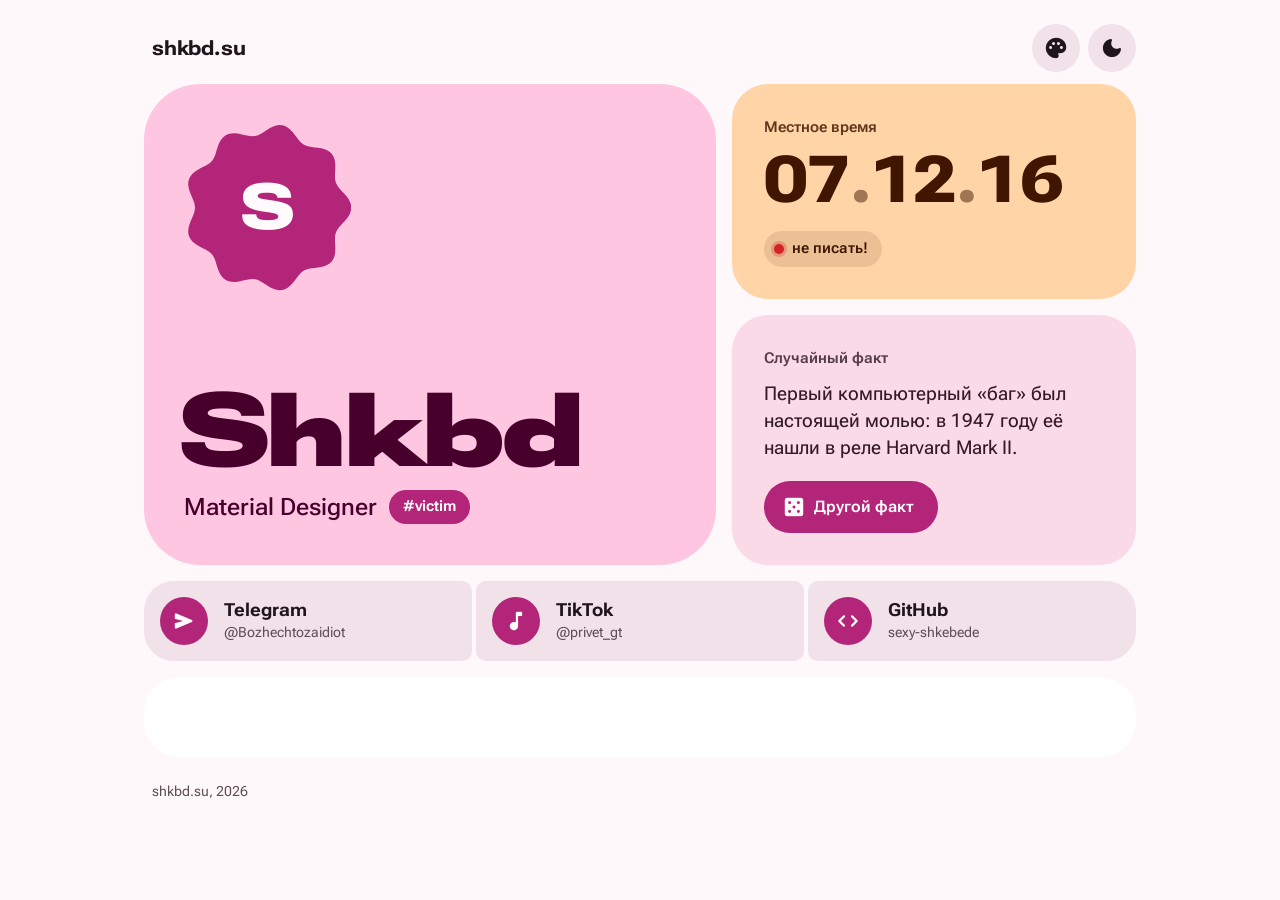
==== index.html @ ad413f17 "Add files via upload" ====
<!doctype html>
<html lang="ru">
<head>
<meta charset="utf-8">
<meta name="viewport" content="width=device-width, initial-scale=1, viewport-fit=cover">
<title>shkebede bio</title>
<meta name="description" content="Shkbd #victim, Material Designer. Telegram, TikTok, GitHub.">
<meta property="og:title" content="Shkbd #victim">
<meta property="og:description" content="Material Designer">
<meta property="og:image" content="https://shkbd.su/avatarka.jpg">
<link rel="icon" href="https://shkbd.su/avatarka.jpg">
<link rel="preconnect" href="https://fonts.googleapis.com">
<link rel="preconnect" href="https://fonts.gstatic.com" crossorigin>
<link rel="stylesheet" href="https://fonts.googleapis.com/css2?family=Roboto+Flex:opsz,wdth,wght@8..144,25..151,100..1000&display=swap">
<link rel="stylesheet" href="https://fonts.googleapis.com/css2?family=Material+Symbols+Rounded:opsz,wght,FILL,GRAD@20..48,100..700,0..1,-50..200&icon_names=casino,check,code,dark_mode,light_mode,music_note,palette,send&display=block">
<script>
  // ранняя установка темы/палитры, чтобы не мигало
  try{var d=document.documentElement,h=localStorage.getItem('shkbd:hue'),t=localStorage.getItem('shkbd:theme');if(h)d.style.setProperty('--h',h);if(t)d.dataset.theme=t;}catch(e){}
  document.documentElement.classList.add('pre');
</script>
<style>
@property --h { syntax: '<number>'; inherits: true; initial-value: 350; }

:root {
  color-scheme: light dark;
  --h: 350;

  /* Цвет блока комментариев — как на старом сайте (светлая / тёмная тема) */
  --comments-bg: light-dark(#FFFFFF, #15202B);

  /* Динамическая схема M3 из одного оттенка --h (OKLCH) */
  --primary:                light-dark(oklch(52% .19 var(--h)),  oklch(82% .12 var(--h)));
  --on-primary:             light-dark(oklch(99% .008 var(--h)), oklch(27% .10 var(--h)));
  --primary-container:      light-dark(oklch(89% .08 var(--h)),  oklch(35% .12 var(--h)));
  --on-primary-container:   light-dark(oklch(26% .11 var(--h)),  oklch(93% .055 var(--h)));
  --secondary-container:    light-dark(oklch(92% .04 var(--h)),  oklch(30% .04 var(--h)));
  --on-secondary-container: light-dark(oklch(26% .045 var(--h)), oklch(92% .03 var(--h)));
  --tertiary-container:     light-dark(oklch(90% .08 calc(var(--h) + 75)), oklch(35% .09 calc(var(--h) + 75)));
  --on-tertiary-container:  light-dark(oklch(26% .09 calc(var(--h) + 75)), oklch(93% .05 calc(var(--h) + 75)));
  --surface:                light-dark(oklch(98.5% .007 var(--h)), oklch(15% .012 var(--h)));
  --surface-3:              light-dark(oklch(92.5% .02 var(--h)),  oklch(25% .018 var(--h)));
  --on-surface:             light-dark(oklch(21% .02 var(--h)),    oklch(93% .01 var(--h)));
  --on-surface-variant:     light-dark(oklch(44% .025 var(--h)),   oklch(77% .02 var(--h)));
  --error:                  light-dark(oklch(56% .21 27),          oklch(74% .16 27));

  --emph: cubic-bezier(.2, 0, 0, 1);
  --spring: cubic-bezier(.34, 1.5, .5, 1);
  --spring-soft: cubic-bezier(.3, 1.15, .5, 1);
}
@supports (transition-timing-function: linear(0, 1)) {
  :root {
    --spring: linear(0, 0.009, 0.035 2.1%, 0.141 4.4%, 0.723 12.9%, 0.938 16.7%, 1.017 19.4%, 1.077 22.4%, 1.121 25.4%, 1.149 28.6%, 1.159 31.5%, 1.155 34.5%, 1.129 38.3%, 1.051 45.6%, 1.017 49.3%, 0.991 53.9%, 0.977 58.3%, 0.974 62.7%, 0.997 77.9%, 1.003 87.1%, 1);
    --spring-soft: linear(0, 0.006, 0.025 2.8%, 0.101 6.1%, 0.539 18.9%, 0.721 25.3%, 0.849 31.5%, 0.937 38.1%, 0.968 41.8%, 0.991 45.7%, 1.006 50.1%, 1.015 55%, 1.017 63.9%, 1.001 85.9%, 1);
  }
}
:root[data-theme="light"] { color-scheme: light; }
:root[data-theme="dark"]  { color-scheme: dark; }
:root.ready { transition: --h .9s var(--emph); }

*, *::before, *::after { box-sizing: border-box; }
* { margin: 0; }
html { height: 100%; -webkit-text-size-adjust: 100%; background: var(--surface); }
body {
  min-height: 100%;
  background: var(--surface);
  color: var(--on-surface);
  font: 400 16px/1.5 'Roboto Flex', system-ui, -apple-system, 'Segoe UI', Roboto, 'Helvetica Neue', Arial, sans-serif;
  -webkit-font-smoothing: antialiased;
  padding: env(safe-area-inset-top, 0px) env(safe-area-inset-right, 0px) env(safe-area-inset-bottom, 0px) env(safe-area-inset-left, 0px);
}
button, input, textarea { font: inherit; color: inherit; }
button { cursor: pointer; -webkit-tap-highlight-color: transparent; }
a { color: inherit; -webkit-tap-highlight-color: transparent; }
:focus-visible { outline: 3px solid var(--primary); outline-offset: 3px; }

.ms {
  font-family: 'Material Symbols Rounded';
  font-weight: normal; font-style: normal; font-size: 24px; line-height: 1;
  letter-spacing: normal; text-transform: none; white-space: nowrap; direction: ltr;
  display: inline-block; width: 1em; overflow: hidden; user-select: none;
  font-feature-settings: 'liga'; -webkit-font-smoothing: antialiased;
  font-variation-settings: 'FILL' 1, 'wght' 500, 'GRAD' 0, 'opsz' 24;
}

.wrap { max-width: 1040px; margin: 0 auto; padding: 12px 16px 32px; }

/* ---------- top bar ---------- */
.bar { display: flex; align-items: center; justify-content: space-between; padding: 4px 0 12px 8px; position: relative; z-index: 5; }
.wordmark { font-size: 20px; letter-spacing: -.01em; text-decoration: none; font-variation-settings: 'wdth' 130, 'wght' 760, 'opsz' 20; }
.bar-actions { display: flex; gap: 8px; position: relative; }
.icon-btn {
  width: 48px; height: 48px; border: 0; border-radius: 24px;
  background: var(--surface-3); display: grid; place-items: center;
  transition: border-radius .45s var(--spring), background-color .2s;
}
.icon-btn:hover { background: var(--primary-container); color: var(--on-primary-container); }
.icon-btn:active, .icon-btn[aria-expanded="true"] { border-radius: 14px; }

.palette {
  position: absolute; top: calc(100% + 10px); right: 0;
  display: flex; gap: 10px; padding: 10px; border-radius: 32px;
  background: var(--surface-3);
  box-shadow: 0 10px 30px -12px oklch(0% 0 0 / .45);
  transform-origin: top right; transform: scale(.6); opacity: 0; visibility: hidden;
  transition: transform .5s var(--spring), opacity .2s, visibility 0s .5s;
}
.palette.open { transform: none; opacity: 1; visibility: visible; transition: transform .5s var(--spring), opacity .15s, visibility 0s; }
.sw {
  width: 40px; height: 40px; border: 0; border-radius: 20px;
  background: oklch(64% .18 var(--sh)); color: #fff;
  display: grid; place-items: center;
  transition: border-radius .5s var(--spring), transform .5s var(--spring);
}
.sw .ms { font-size: 20px; opacity: 0; transform: scale(.4); transition: opacity .2s, transform .4s var(--spring); }
.sw[aria-checked="true"] { border-radius: 12px; }
.sw[aria-checked="true"] .ms { opacity: 1; transform: none; }
.sw:active { transform: scale(.86); }

/* ---------- grid ---------- */
.grid { display: grid; gap: 12px; }
.card { padding: 24px; position: relative; overflow: hidden; }

/* ---------- hero ---------- */
.hero {
  background: var(--primary-container); color: var(--on-primary-container);
  border-radius: 48px; display: flex; flex-direction: column; justify-content: space-between; gap: 28px;
  container-type: inline-size;
}
.avatar { border: 0; padding: 0; background: none; width: clamp(112px, 34cqi, 184px); aspect-ratio: 1; border-radius: 50%; }
.avatar-shape {
  position: relative; display: block; width: 100%; height: 100%;
  background: var(--primary);
  -webkit-clip-path: url(#avatarClip); clip-path: url(#avatarClip);
  animation: spin 60s linear infinite;
}
.avatar img, .avatar-fallback { display: block; width: 100%; height: 100%; object-fit: cover; animation: spin 60s linear infinite reverse; }
.avatar-fallback { display: none; position: absolute; inset: 0; place-items: center; color: var(--on-primary); font-size: 64px; font-variation-settings: 'wdth' 151, 'wght' 900; }
.noimg img { display: none; }
.noimg .avatar-fallback { display: grid; }
@keyframes spin { to { transform: rotate(1turn); } }

.name {
  font-size: clamp(56px, 21cqi, 152px); line-height: .84; letter-spacing: -.025em; margin-left: -.04em;
  font-weight: 900; font-variation-settings: 'wdth' 151, 'wght' 900, 'opsz' 144;
  transition: font-variation-settings 1.2s var(--spring-soft), letter-spacing 1.2s var(--spring-soft);
}
.pre .name { font-variation-settings: 'wdth' 30, 'wght' 200, 'opsz' 144; letter-spacing: .02em; }
.role {
  display: flex; flex-wrap: wrap; align-items: center; gap: 8px 12px; margin-top: 14px;
  font-size: clamp(18px, 5.4cqi, 24px); font-variation-settings: 'wdth' 110, 'wght' 520;
}
.tag { font-size: 15px; font-variation-settings: 'wdth' 100, 'wght' 650; background: var(--primary); color: var(--on-primary); padding: 5px 14px 6px; border-radius: 999px; }

/* ---------- clock ---------- */
.clock { background: var(--tertiary-container); color: var(--on-tertiary-container); border-radius: 36px; container-type: inline-size; }
.label { font-size: 15px; font-weight: 600; font-variation-settings: 'wdth' 105, 'wght' 620; opacity: .82; margin-bottom: 6px; }
.digits {
  display: flex; align-items: baseline; overflow: hidden; padding: .04em 0;
  font-size: clamp(40px, 19cqi, 80px); line-height: 1.05; letter-spacing: -.02em;
  font-variant-numeric: tabular-nums; font-weight: 760; font-variation-settings: 'wdth' 120, 'wght' 760, 'opsz' 96;
}
.d { display: inline-block; }
.d.roll { animation: roll .55s var(--spring); }
.sep { opacity: .5; margin: 0 .02em; }
@keyframes roll { from { transform: translateY(-55%); opacity: 0; } to { transform: none; opacity: 1; } }
.status {
  display: inline-flex; align-items: center; gap: 8px; margin-top: 14px; padding: 6px 14px 7px 10px;
  border-radius: 999px; background: color-mix(in oklab, currentColor 10%, transparent);
  font-size: 15px; font-variation-settings: 'wght' 600;
}
.dot { width: 10px; height: 10px; border-radius: 50%; background: var(--error); box-shadow: 0 0 0 3px color-mix(in oklab, var(--error) 25%, transparent); }

/* ---------- fact ---------- */
.fact { background: var(--secondary-container); color: var(--on-secondary-container); border-radius: 36px; display: flex; flex-direction: column; gap: 6px; }
.fact-text {
  font-size: 19px; line-height: 1.42; max-width: 46ch; min-height: 4.3em; margin-bottom: 12px;
  font-variation-settings: 'wdth' 100, 'wght' 450, 'opsz' 19;
  transition: opacity .25s var(--emph), transform .45s var(--spring-soft), filter .25s;
}
.fact-text.out { opacity: 0; transform: translateY(8px); filter: blur(4px); }
.btn-filled {
  align-self: flex-start; display: inline-flex; align-items: center; gap: 8px;
  height: 52px; padding: 0 24px 0 18px; border: 0; border-radius: 26px;
  background: var(--primary); color: var(--on-primary);
  font-size: 16px; font-variation-settings: 'wdth' 105, 'wght' 620;
  transition: border-radius .45s var(--spring), transform .45s var(--spring);
}
.btn-filled:active { border-radius: 14px; }
.btn-icon { position: relative; width: 24px; height: 24px; display: grid; place-items: center; }
.btn-icon .ms { transition: opacity .15s, transform .3s var(--spring); }
.loader { position: absolute; inset: 2px; width: 20px; height: 20px; fill: currentColor; opacity: 0; transition: opacity .15s; }
.loading .btn-icon .ms { opacity: 0; transform: scale(.3) rotate(-90deg); }
.loading .loader { opacity: 1; animation: spin .9s linear infinite; }

/* ---------- links: connected button group ---------- */
.links { display: flex; flex-direction: column; gap: 4px; }
.lbtn {
  display: flex; align-items: center; gap: 16px; min-width: 0;
  padding: 16px 20px 16px 16px; border-radius: 10px;
  background: var(--surface-3); text-decoration: none;
  transition: border-radius .5s var(--spring), flex-grow .5s var(--spring), background-color .2s;
}
.lbtn:first-child { border-radius: 30px 30px 10px 10px; }
.lbtn:last-child  { border-radius: 10px 10px 30px 30px; }
.lbtn:hover { background: color-mix(in oklab, var(--primary-container) 70%, var(--surface-3)); }
.lbtn:active { border-radius: 30px; }
.lbtn-ic {
  flex: none; width: 48px; height: 48px; border-radius: 24px;
  display: grid; place-items: center; background: var(--primary); color: var(--on-primary);
  transition: border-radius .5s var(--spring);
}
.lbtn:hover .lbtn-ic { border-radius: 15px; }
.lbtn-tx { display: flex; flex-direction: column; min-width: 0; }
.lbtn-tx b { font-size: 18px; line-height: 1.25; font-weight: 700; font-variation-settings: 'wdth' 115, 'wght' 700; }
.lbtn-tx small { font-size: 14px; color: var(--on-surface-variant); overflow: hidden; text-overflow: ellipsis; white-space: nowrap; }

/* ---------- comments (Comments.app, цвет как на старом сайте) ---------- */
.comments { background: var(--comments-bg); border-radius: 36px; padding: 12px; min-height: 80px; transition: background-color .3s ease; }

.foot { padding: 24px 8px 0; font-size: 14px; color: var(--on-surface-variant); }

/* ---------- desktop ---------- */
@media (min-width: 760px) {
  .wrap { padding: 20px 24px 48px; }
  .grid { grid-template-columns: repeat(12, minmax(0, 1fr)); gap: 16px; }
  .card { padding: 32px; }
  .hero { grid-column: 1 / 8; grid-row: 1 / 3; border-radius: 56px; padding: 40px; min-height: 420px; }
  .clock, .fact { grid-column: 8 / 13; }
  .links, .comments { grid-column: 1 / -1; }
  .links { flex-direction: row; }
  .lbtn { flex: 1 1 0; }
  .lbtn:first-child { border-radius: 30px 10px 10px 30px; }
  .lbtn:last-child  { border-radius: 10px 30px 30px 10px; }
  .lbtn:active { flex-grow: 1.3; border-radius: 30px; }
  .comments { padding: 16px; }
}

::view-transition-old(root), ::view-transition-new(root) { animation: none; mix-blend-mode: normal; }

@media (prefers-reduced-motion: reduce) {
  *, *::before, *::after { animation: none !important; transition-duration: .01ms !important; }
}
</style>
</head>
<body>
<svg width="0" height="0" style="position:absolute" aria-hidden="true" focusable="false">
  <defs>
    <clipPath id="avatarClip" clipPathUnits="objectBoundingBox">
      <path id="avatarClipPath" d="M1 .5A.5 .5 0 1 1 0 .5A.5 .5 0 1 1 1 .5Z"/>
    </clipPath>
  </defs>
</svg>

<div class="wrap">
  <header class="bar">
    <a class="wordmark" href="/">shkbd.su</a>
    <div class="bar-actions">
      <button class="icon-btn" id="paletteBtn" type="button" aria-label="Сменить палитру" aria-expanded="false" aria-controls="palette"><span class="ms">palette</span></button>
      <button class="icon-btn" id="themeBtn" type="button" aria-label="Сменить тему"><span class="ms" id="themeIcon">dark_mode</span></button>
      <div class="palette" id="palette" role="radiogroup" aria-label="Палитра"></div>
    </div>
  </header>

  <main class="grid">
    <section class="card hero">
      <button class="avatar" id="avatarBtn" type="button" aria-label="Сменить форму аватарки">
        <span class="avatar-shape">
          <img src="https://shkbd.su/avatarka.jpg" alt="Аватарка Shkbd" width="184" height="184" onerror="this.parentNode.classList.add('noimg')">
          <span class="avatar-fallback" aria-hidden="true">S</span>
        </span>
      </button>
      <div>
        <h1 class="name">Shkbd</h1>
        <p class="role"><span>Material Designer</span><span class="tag">#victim</span></p>
      </div>
    </section>

    <section class="card clock">
      <h2 class="label">Местное время</h2>
      <div class="digits" role="timer"><span class="d">0</span><span class="d">0</span><span class="sep">.</span><span class="d">0</span><span class="d">0</span><span class="sep">.</span><span class="d">0</span><span class="d">0</span></div>
      <p class="status"><span class="dot" aria-hidden="true"></span>не писать!</p>
    </section>

    <section class="card fact">
      <h2 class="label">Случайный факт</h2>
      <p class="fact-text" id="factText" aria-live="polite"></p>
      <button class="btn-filled" id="factBtn" type="button">
        <span class="btn-icon"><span class="ms">casino</span><svg class="loader" viewBox="0 0 1 1" aria-hidden="true"><path id="loaderPath"/></svg></span>
        Другой факт
      </button>
    </section>

    <nav class="links" aria-label="Ссылки">
      <a class="lbtn" href="https://t.me/Bozhechtozaidiot" target="_blank" rel="noopener">
        <span class="lbtn-ic"><span class="ms">send</span></span>
        <span class="lbtn-tx"><b>Telegram</b><small>@Bozhechtozaidiot</small></span>
      </a>
      <a class="lbtn" href="https://www.tiktok.com/@privet_gt" target="_blank" rel="noopener">
        <span class="lbtn-ic"><span class="ms">music_note</span></span>
        <span class="lbtn-tx"><b>TikTok</b><small>@privet_gt</small></span>
      </a>
      <a class="lbtn" href="https://github.com/sexy-shkebede" target="_blank" rel="noopener">
        <span class="lbtn-ic"><span class="ms">code</span></span>
        <span class="lbtn-tx"><b>GitHub</b><small>sexy-shkebede</small></span>
      </a>
    </nav>

    <section class="comments" id="comments" aria-label="Комментарии">
      <div id="comments-container"></div>
    </section>
  </main>

  <footer class="foot">shkbd.su, 2026</footer>
</div>

<script>
(() => {
  'use strict';
  const $ = (s) => document.querySelector(s);
  const root = document.documentElement;
  const reduce = matchMedia('(prefers-reduced-motion: reduce)').matches;
  const store = {
    get(k) { try { return localStorage.getItem(k); } catch (e) { return null; } },
    set(k, v) { try { localStorage.setItem(k, v); } catch (e) {} }
  };

  /* ================= НАСТРОЙКИ ================= */
  // Чьё время показывать: null — время посетителя, или зона, например 'Europe/Moscow'
  const OWNER_TZ = null;

  const FACTS = [
    'Домен .su открыли в сентябре 1990 года, за год до распада СССР. Страны нет, а домен живёт.',
    'У осьминога три сердца и голубая кровь.',
    'С точки зрения ботаники банан — ягода, а клубника — нет.',
    'Первый компьютерный «баг» был настоящей молью: в 1947 году её нашли в реле Harvard Mark II.',
    'Сутки на Венере длятся дольше, чем её год.',
    'Акулы появились на Земле раньше, чем деревья.',
    'Мёд почти не портится: съедобный мёд находили в древнеегипетских гробницах.',
    'Android изначально задумывали как систему для цифровых камер.',
    'Национальное животное Шотландии — единорог.',
    'Фламинго розовые из-за пигментов в еде. Без них они бледнеют.',
    'Самая короткая война в истории, англо-занзибарская 1896 года, длилась меньше часа.',
    'Летом Эйфелева башня становится выше примерно на 15 см из-за теплового расширения.',
    'Первое видео на YouTube, «Me at the zoo», загрузили в апреле 2005 года.',
    'Material Design Google показал в 2014 году, а Material 3 Expressive — в 2025-м.',
    'На языке улитки тысячи крошечных зубов.',
    'Свет от Солнца летит до Земли около 8 минут 20 секунд.',
    'Ватикан — самая маленькая страна в мире.',
    'Кошки не чувствуют сладкий вкус.'
  ];

  const PALETTES = [
    { name: 'Роза', h: 350 },
    { name: 'Сирень', h: 295 },
    { name: 'Океан', h: 235 },
    { name: 'Мята', h: 165 },
    { name: 'Янтарь', h: 70 }
  ];

  /* ================= M3 Expressive shapes + morph ================= */
  const N = 180;
  const SHAPES = {
    circle:   { n: 0,  a: 0 },
    cookie9:  { n: 9,  a: 0.07 },
    clover4:  { n: 4,  a: 0.2 },
    sunny8:   { n: 8,  a: 0.1 },
    cookie12: { n: 12, a: 0.05 },
    burst6:   { n: 6,  a: 0.13 }
  };
  const radii = (s) => {
    const r = new Float64Array(N);
    for (let i = 0; i < N; i++) {
      const th = (i / N) * Math.PI * 2;
      r[i] = (1 + s.a * Math.cos(s.n * th)) / (1 + s.a);
    }
    return r;
  };
  const toPath = (r) => {
    let d = '';
    for (let i = 0; i < N; i++) {
      const th = (i / N) * Math.PI * 2;
      d += (i ? 'L' : 'M') + (0.5 + 0.5 * r[i] * Math.cos(th)).toFixed(4) + ' ' + (0.5 + 0.5 * r[i] * Math.sin(th)).toFixed(4);
    }
    return d + 'Z';
  };
  const springEase = (p) => (p >= 1 ? 1 : 1 - Math.exp(-6 * p) * Math.cos(10.5 * p));

  function shaper(el, start) {
    const st = { r: radii(SHAPES[start]), id: 0 };
    el.setAttribute('d', toPath(st.r));
    st.to = (name, dur) => {
      const target = radii(SHAPES[name]);
      const id = ++st.id;
      if (reduce || !dur) { st.r = target; el.setAttribute('d', toPath(target)); return; }
      const from = st.r.slice();
      const t0 = performance.now();
      const frame = (now) => {
        if (id !== st.id) return;
        const p = Math.min(1, Math.max(0, (now - t0) / dur));
        const t = springEase(p);
        for (let i = 0; i < N; i++) st.r[i] = from[i] + (target[i] - from[i]) * t;
        el.setAttribute('d', toPath(st.r));
        if (p < 1) requestAnimationFrame(frame);
      };
      requestAnimationFrame(frame);
    };
    return st;
  }

  /* ---------- avatar: тап меняет форму ---------- */
  const avatar = shaper($('#avatarClipPath'), 'circle');
  const avOrder = ['cookie9', 'clover4', 'sunny8', 'cookie12', 'burst6'];
  let avIdx = 0;
  $('#avatarBtn').addEventListener('click', () => {
    avIdx = (avIdx + 1) % avOrder.length;
    avatar.to(avOrder[avIdx], 750);
  });

  /* ---------- loading indicator ---------- */
  const loader = shaper($('#loaderPath'), 'cookie9');
  const loaderSeq = ['burst6', 'clover4', 'cookie9', 'sunny8', 'circle'];
  let loaderTimer = 0;
  const startLoader = () => {
    let k = 0;
    loader.to(loaderSeq[k], 260);
    loaderTimer = setInterval(() => { k = (k + 1) % loaderSeq.length; loader.to(loaderSeq[k], 260); }, 200);
  };
  const stopLoader = () => clearInterval(loaderTimer);

  /* ---------- случайный факт ---------- */
  const factText = $('#factText');
  const factBtn = $('#factBtn');
  let lastFact = -1, busy = false;
  const nextFact = () => {
    let i;
    do { i = Math.floor(Math.random() * FACTS.length); } while (i === lastFact && FACTS.length > 1);
    lastFact = i;
    return FACTS[i];
  };
  factText.textContent = nextFact();
  factBtn.addEventListener('click', () => {
    if (busy) return;
    busy = true;
    factBtn.classList.add('loading');
    factBtn.setAttribute('aria-busy', 'true');
    startLoader();
    factText.classList.add('out');
    setTimeout(() => {
      factText.textContent = nextFact();
      factText.classList.remove('out');
      factBtn.classList.remove('loading');
      factBtn.removeAttribute('aria-busy');
      stopLoader();
      busy = false;
    }, reduce ? 0 : 600);
  });

  /* ---------- часы ---------- */
  const digitEls = Array.from(document.querySelectorAll('.digits .d'));
  const fmtOpts = { hour: '2-digit', minute: '2-digit', second: '2-digit', hourCycle: 'h23' };
  let fmt;
  try { fmt = new Intl.DateTimeFormat('ru-RU', OWNER_TZ ? Object.assign({ timeZone: OWNER_TZ }, fmtOpts) : fmtOpts); }
  catch (e) { fmt = new Intl.DateTimeFormat('ru-RU', fmtOpts); }
  const tick = () => {
    const parts = fmt.formatToParts(new Date());
    const get = (t) => ((parts.find((p) => p.type === t) || { value: '0' }).value).padStart(2, '0');
    const s = get('hour') + get('minute') + get('second');
    for (let i = 0; i < 6; i++) {
      const el = digitEls[i], c = s[i];
      if (el.textContent !== c) {
        el.textContent = c;
        if (!reduce) { el.classList.remove('roll'); void el.offsetWidth; el.classList.add('roll'); }
      }
    }
    setTimeout(tick, 1000 - (Date.now() % 1000) + 5);
  };
  tick();

  /* ---------- палитра ---------- */
  const palEl = $('#palette'), palBtn = $('#paletteBtn');
  const savedHue = parseFloat(store.get('shkbd:hue'));
  let baseHue = PALETTES.some((p) => p.h === savedHue) ? savedHue : PALETTES[0].h;
  const syncSwatches = () => palEl.querySelectorAll('.sw').forEach((b, i) => b.setAttribute('aria-checked', String(PALETTES[i].h === baseHue)));
  PALETTES.forEach((p) => {
    const b = document.createElement('button');
    b.className = 'sw';
    b.type = 'button';
    b.setAttribute('role', 'radio');
    b.setAttribute('aria-label', p.name);
    b.style.setProperty('--sh', p.h);
    b.innerHTML = '<span class="ms">check</span>';
    b.addEventListener('click', () => setHue(p.h));
    palEl.appendChild(b);
  });
  syncSwatches();
  function setHue(h) {
    const cur = parseFloat(getComputedStyle(root).getPropertyValue('--h'));
    const target = Number.isFinite(cur) ? h + 360 * Math.round((cur - h) / 360) : h; // короткий путь по кругу оттенков
    root.style.setProperty('--h', target);
    baseHue = h;
    store.set('shkbd:hue', h);
    syncSwatches();
  }
  const setPal = (open) => { palEl.classList.toggle('open', open); palBtn.setAttribute('aria-expanded', String(open)); };
  palBtn.addEventListener('click', (e) => { e.stopPropagation(); setPal(!palEl.classList.contains('open')); });
  document.addEventListener('click', (e) => { if (!palEl.contains(e.target)) setPal(false); });
  document.addEventListener('keydown', (e) => { if (e.key === 'Escape') setPal(false); });

  /* ---------- тема (круговой переход) ---------- */
  const themeBtn = $('#themeBtn'), themeIcon = $('#themeIcon');
  const mq = matchMedia('(prefers-color-scheme: dark)');
  const isDark = () => (root.dataset.theme ? root.dataset.theme === 'dark' : mq.matches);
  const syncIcon = () => { themeIcon.textContent = isDark() ? 'light_mode' : 'dark_mode'; };
  syncIcon();
  const onScheme = () => { syncIcon(); loadComments(isDark()); };
  if (mq.addEventListener) mq.addEventListener('change', onScheme); else if (mq.addListener) mq.addListener(onScheme);
  themeBtn.addEventListener('click', () => {
    const next = isDark() ? 'light' : 'dark';
    const apply = () => { root.dataset.theme = next; store.set('shkbd:theme', next); syncIcon(); loadComments(next === 'dark'); };
    if (!document.startViewTransition || reduce) { apply(); return; }
    const r = themeBtn.getBoundingClientRect();
    const x = r.left + r.width / 2, y = r.top + r.height / 2;
    const end = Math.hypot(Math.max(x, innerWidth - x), Math.max(y, innerHeight - y));
    const vt = document.startViewTransition(apply);
    vt.ready.then(() => {
      root.animate(
        { clipPath: [`circle(0px at ${x}px ${y}px)`, `circle(${end}px at ${x}px ${y}px)`] },
        { duration: 650, easing: 'cubic-bezier(.2,0,0,1)', pseudoElement: '::view-transition-new(root)' }
      );
    }).catch(() => {});
  });

  /* ================= КОММЕНТАРИИ (Comments.app, как на старом сайте) ================= */
  const commentsContainer = $('#comments-container');
  let commentsDark = null;
  function loadComments(dark) {
    if (dark === commentsDark) return;
    commentsDark = dark;
    commentsContainer.innerHTML = '';
    const script = document.createElement('script');
    script.async = true;
    script.src = 'https://comments.app/js/widget.js?3';
    script.setAttribute('data-comments-app-website', 'H5q6PgQw');
    script.setAttribute('data-limit', '5');
    script.setAttribute('data-dislikes', '1');
    if (dark) {
      script.setAttribute('data-color', '72E350');
      script.setAttribute('data-dark', '1');
    } else {
      script.setAttribute('data-color', '29B127');
    }
    commentsContainer.appendChild(script);
  }
  loadComments(isDark());

  /* ---------- вступление: аватар морфится в печеньку, имя растягивается ---------- */
  const intro = () => requestAnimationFrame(() => {
    root.classList.remove('pre');
    avatar.to('cookie9', 1100);
    setTimeout(() => root.classList.add('ready'), 60);
  });
  const fontsReady = document.fonts && document.fonts.ready ? document.fonts.ready : Promise.resolve();
  Promise.race([fontsReady, new Promise((r) => setTimeout(r, 1200))]).then(intro, intro);
})();
</script>
</body>
</html>
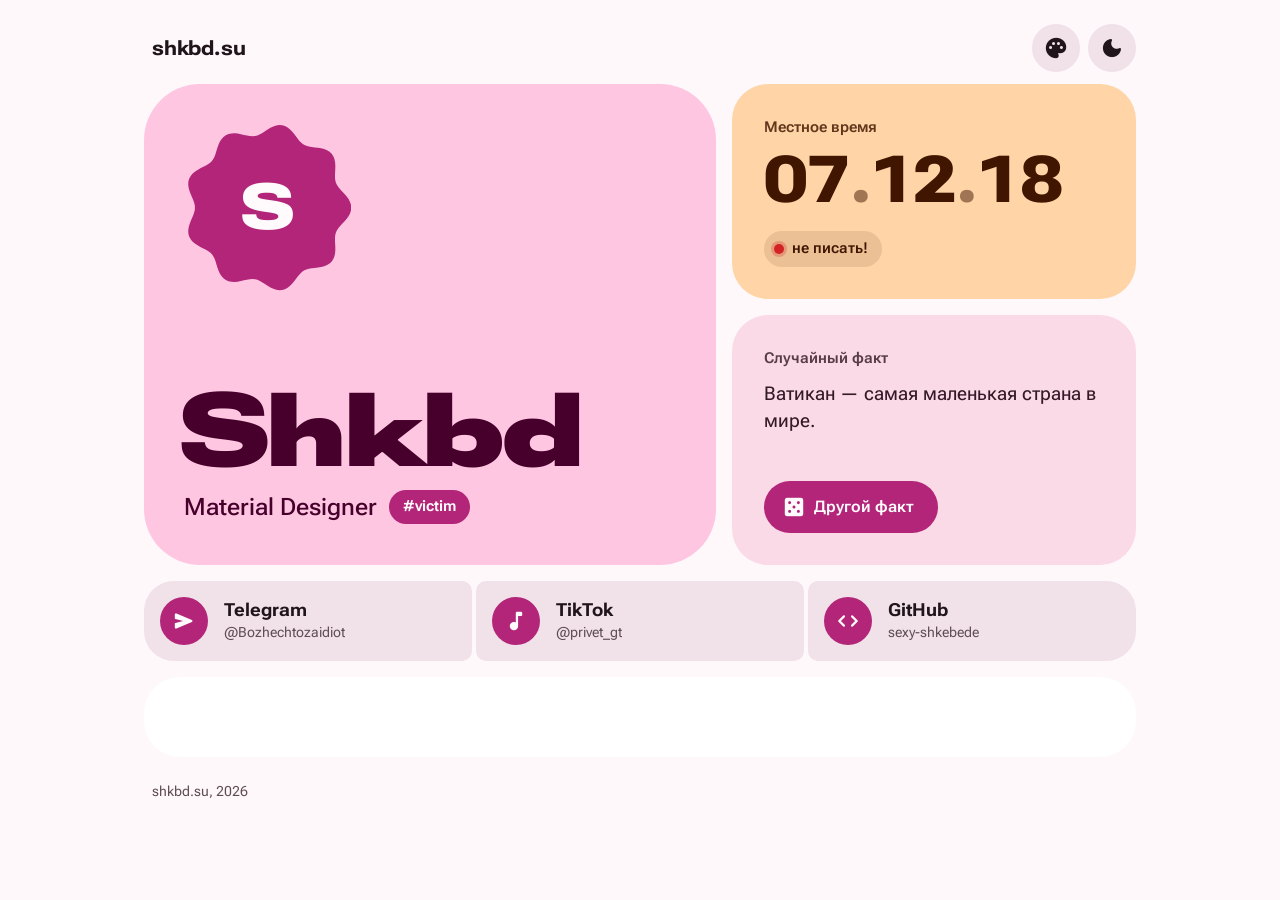
==== commit 71ef838c: "Update index.html" ====
--- a/index.html
+++ b/index.html
@@ -330,14 +330,14 @@
 
   const FACTS = [
     'Домен .su открыли в сентябре 1990 года, за год до распада СССР. Страны нет, а домен живёт.',
-    'У осьминога три сердца и голубая кровь.',
-    'С точки зрения ботаники банан — ягода, а клубника — нет.',
-    'Первый компьютерный «баг» был настоящей молью: в 1947 году её нашли в реле Harvard Mark II.',
+    'Как многие уже догадались, тут можно оставить свой факт.',
+    '@TheSane4ek - куплю пива, возьму в рот.',
+    '@sonuci - DevOps, ReverseEngineer и просто бог.',
     'Сутки на Венере длятся дольше, чем её год.',
     'Акулы появились на Земле раньше, чем деревья.',
-    'Мёд почти не портится: съедобный мёд находили в древнеегипетских гробницах.',
+    'Иногда мне кажется, что я помешан на вайбкодинге🤔.',
     'Android изначально задумывали как систему для цифровых камер.',
-    'Национальное животное Шотландии — единорог.',
+    '@vrsnk00 "нарисуй красавицу на_гое тело𓂺',
     'Фламинго розовые из-за пигментов в еде. Без них они бледнеют.',
     'Самая короткая война в истории, англо-занзибарская 1896 года, длилась меньше часа.',
     'Летом Эйфелева башня становится выше примерно на 15 см из-за теплового расширения.',
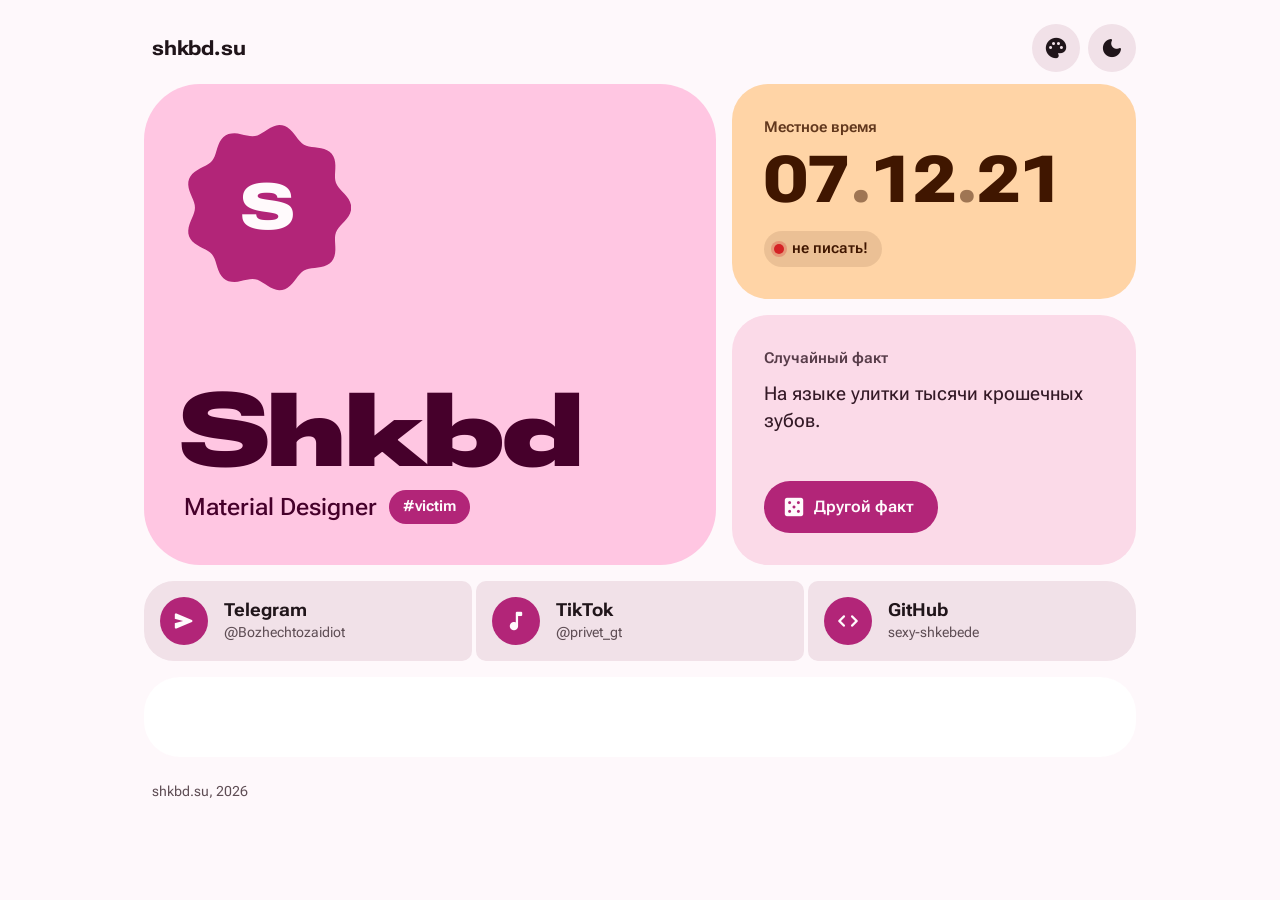
==== commit b2a7e640: "Update index.html" ====
--- a/index.html
+++ b/index.html
@@ -265,7 +265,7 @@
     <section class="card hero">
       <button class="avatar" id="avatarBtn" type="button" aria-label="Сменить форму аватарки">
         <span class="avatar-shape">
-          <img src="https://shkbd.su/avatarka.jpg" alt="Аватарка Shkbd" width="184" height="184" onerror="this.parentNode.classList.add('noimg')">
+          <img src="https://shkbd.su/avatarka4.jpg" alt="Аватарка Shkbd" width="184" height="184" onerror="this.parentNode.classList.add('noimg')">
           <span class="avatar-fallback" aria-hidden="true">S</span>
         </span>
       </button>
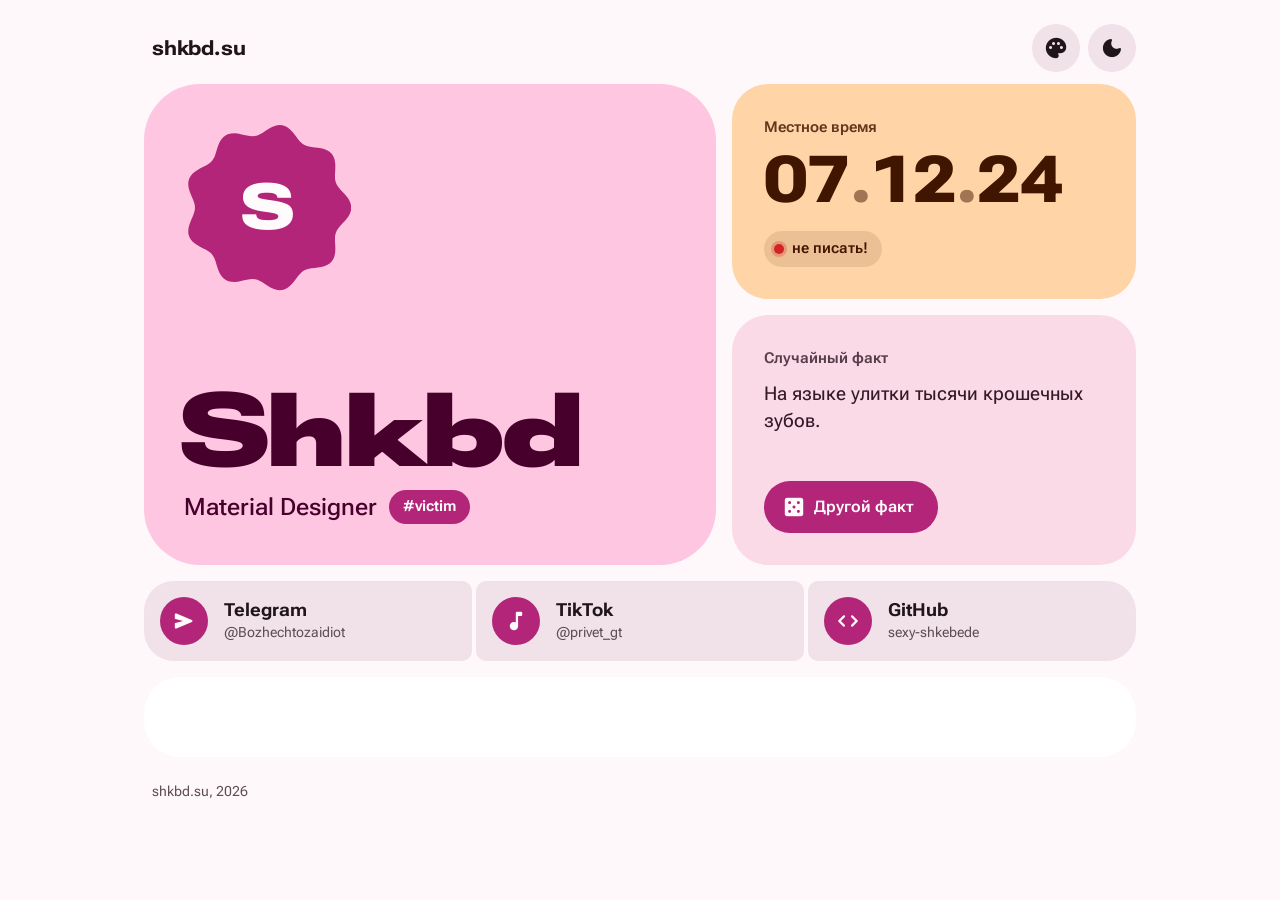
==== commit 3ad7c5bd: "Update index.html" ====
--- a/index.html
+++ b/index.html
@@ -7,8 +7,8 @@
 <meta name="description" content="Shkbd #victim, Material Designer. Telegram, TikTok, GitHub.">
 <meta property="og:title" content="Shkbd #victim">
 <meta property="og:description" content="Material Designer">
-<meta property="og:image" content="https://shkbd.su/avatarka.jpg">
-<link rel="icon" href="https://shkbd.su/avatarka.jpg">
+<meta property="og:image" content="https://shkbd.su/avatarka.webp">
+<link rel="icon" href="https://shkbd.su/avatarka.webp">
 <link rel="preconnect" href="https://fonts.googleapis.com">
 <link rel="preconnect" href="https://fonts.gstatic.com" crossorigin>
 <link rel="stylesheet" href="https://fonts.googleapis.com/css2?family=Roboto+Flex:opsz,wdth,wght@8..144,25..151,100..1000&display=swap">
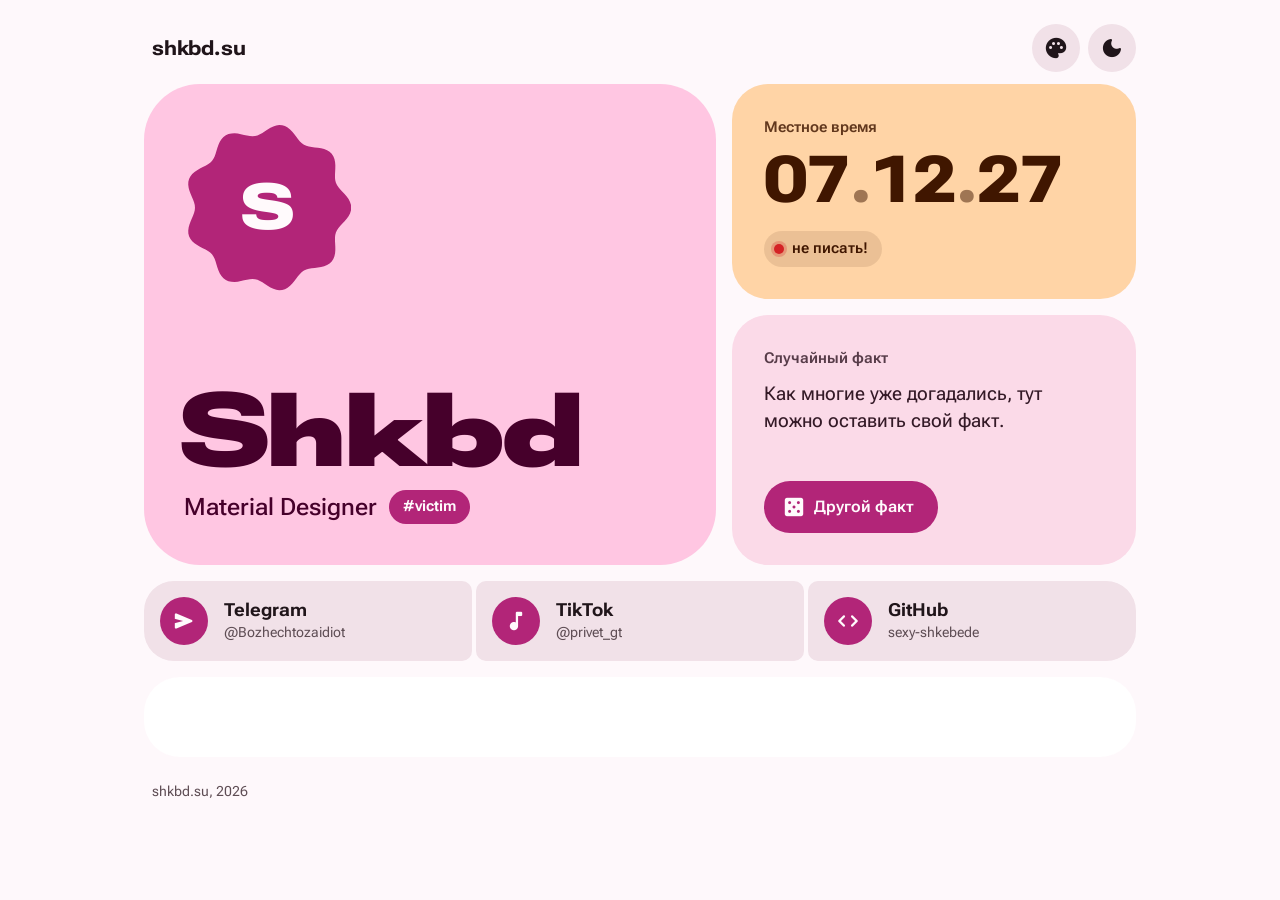
==== commit fbc0bc92: "Update index.html" ====
--- a/index.html
+++ b/index.html
@@ -338,7 +338,7 @@
     'Иногда мне кажется, что я помешан на вайбкодинге🤔.',
     'Android изначально задумывали как систему для цифровых камер.',
     '@vrsnk00 "нарисуй красавицу на_гое тело𓂺',
-    'Фламинго розовые из-за пигментов в еде. Без них они бледнеют.',
+    'Владелец сайта НЕ топил соседей говном, это сделал - @pw_good321',
     'Самая короткая война в истории, англо-занзибарская 1896 года, длилась меньше часа.',
     'Летом Эйфелева башня становится выше примерно на 15 см из-за теплового расширения.',
     'Первое видео на YouTube, «Me at the zoo», загрузили в апреле 2005 года.',
